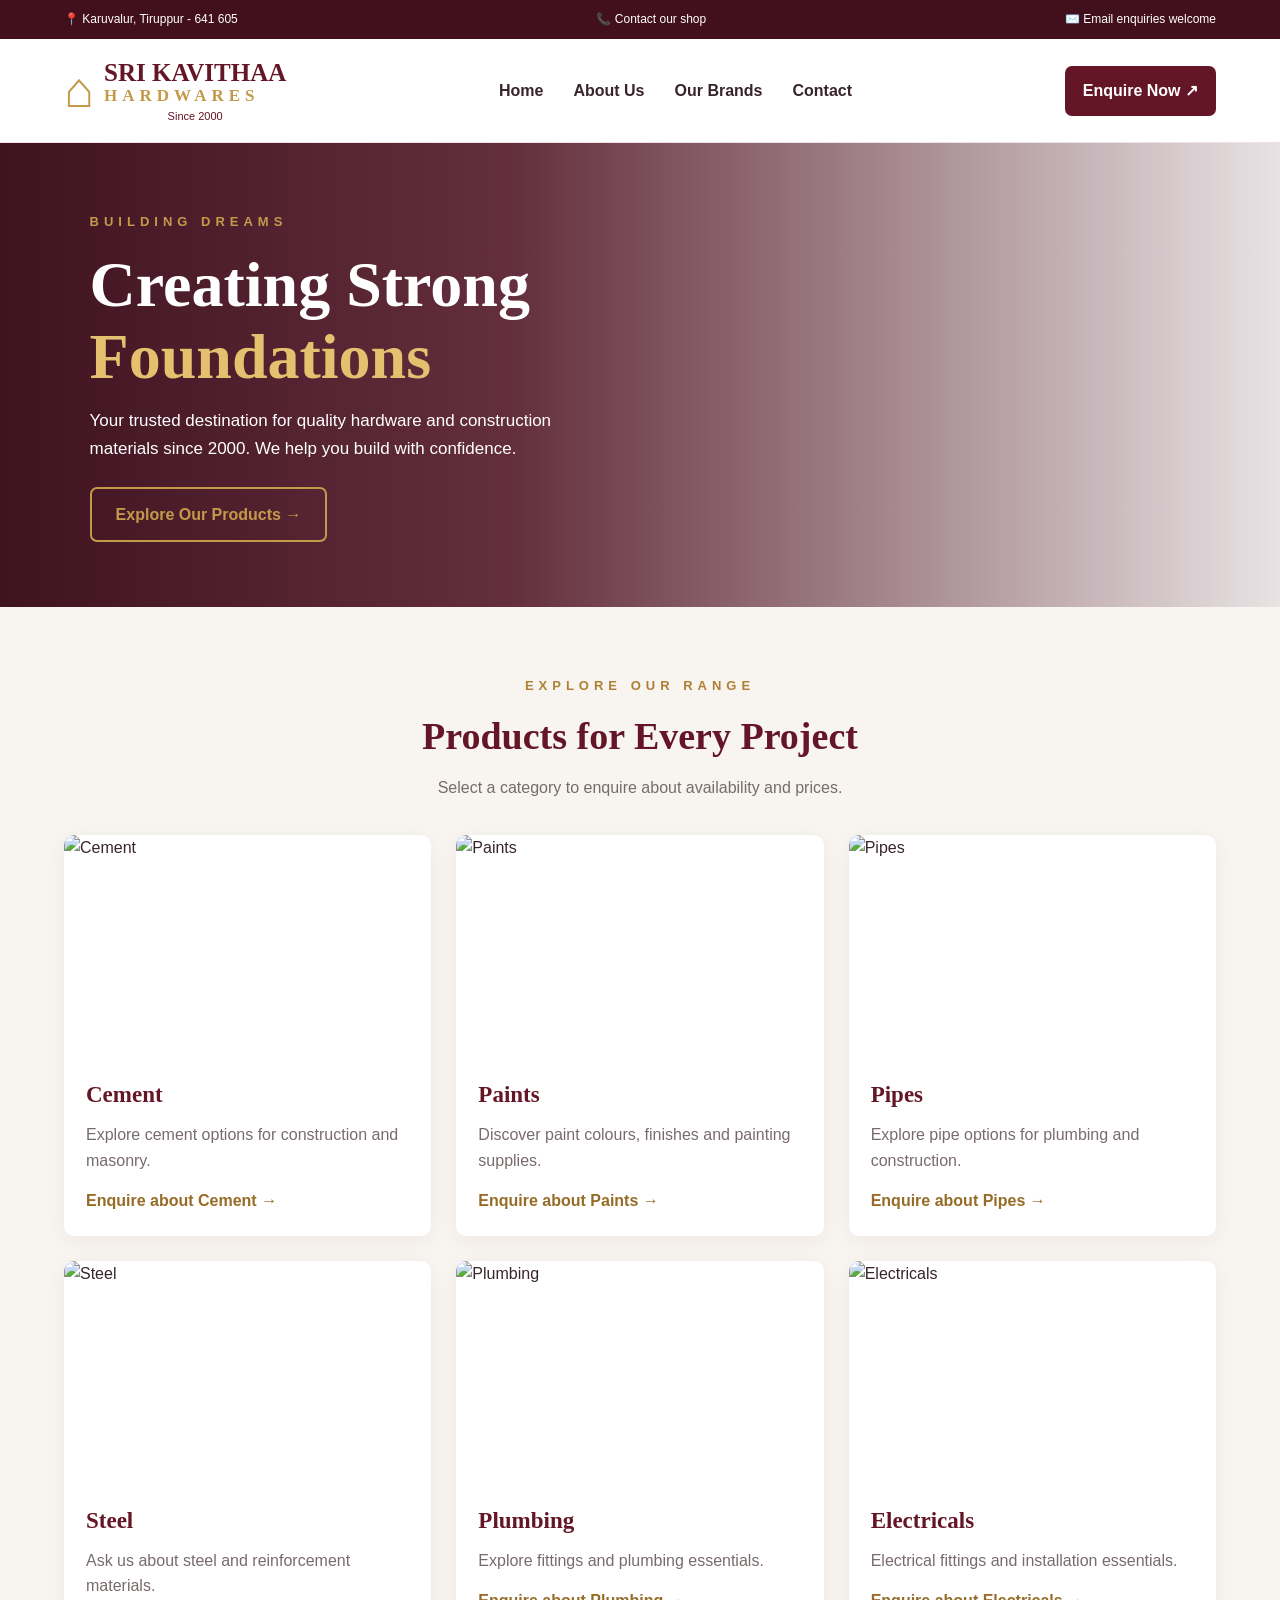
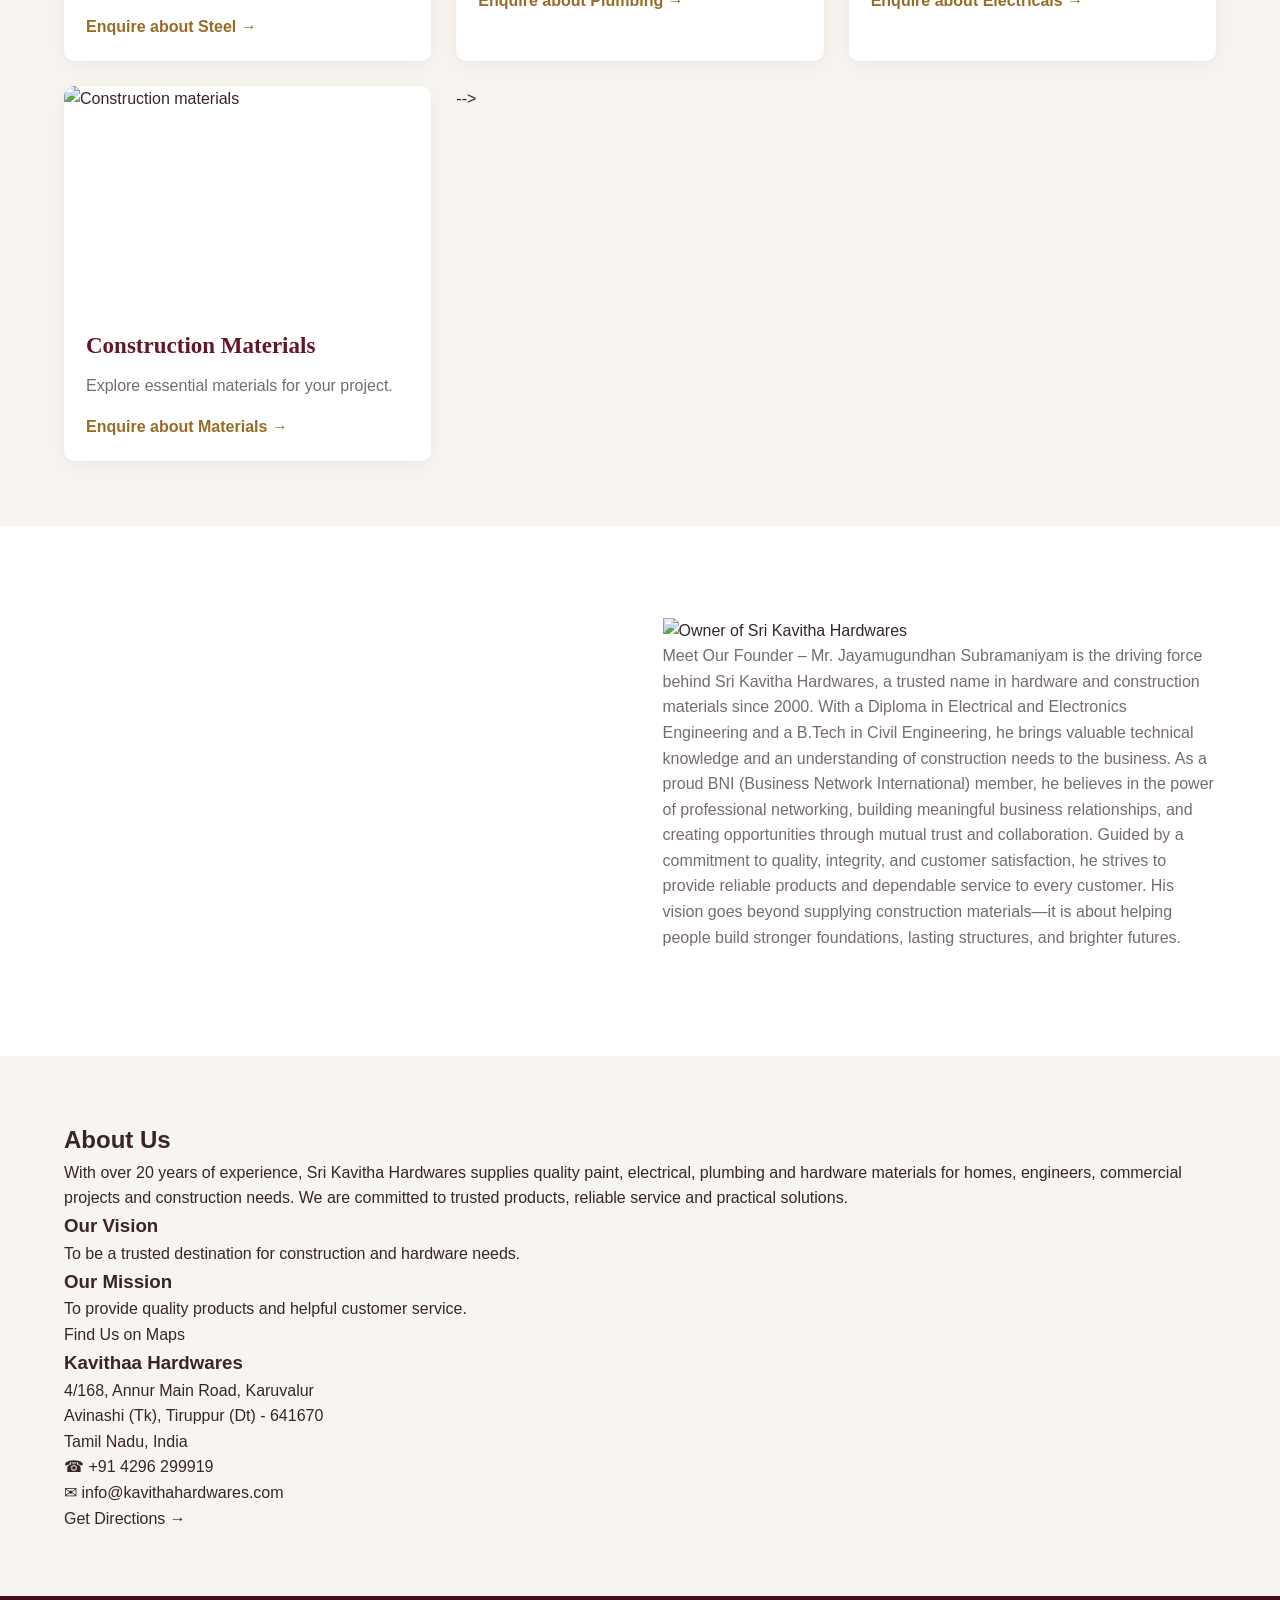
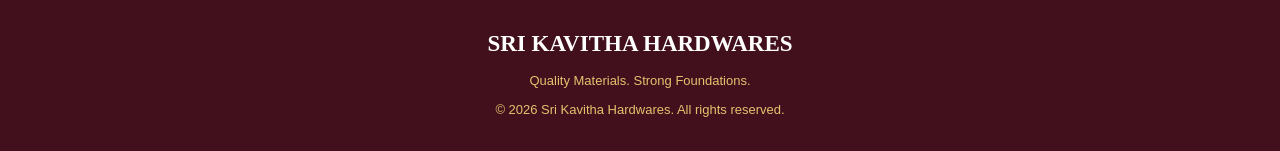
==== index.html @ 2ba3e0f5 "Add hardware shop website" ====
<!DOCTYPE html>
<html lang="en">
<head>
    <meta charset="UTF-8">
    <meta name="viewport" content="width=device-width, initial-scale=1.0">
    <title>Sri Kavitha Hardwares | Karuvalur</title>
    <meta name="description" content="Sri Kavithaa Hardwares, Karuvalur, Tiruppur. Quality cement, paints, pipes and construction materials since 2000.">
    <link rel="stylesheet" href="style.css">
</head>
<body>

    <!-- TOP CONTACT BAR -->
    <div class="topbar">
        <span>📍 Karuvalur, Tiruppur - 641 605</span>
        <span>📞 Contact our shop</span>
        <span>✉️ Email enquiries welcome</span>
    </div>

    <!-- NAVIGATION -->
    <header class="navbar">
        <a class="logo" href="#home">
            <span class="logo-icon">⌂</span>
            <span>SRI KAVITHAA
                <small>HARDWARES</small>
                <em>Since 2000</em>
            </span>
        </a>

        <button class="menu-toggle" id="menuToggle"
                aria-label="Toggle navigation">☰</button>

        <nav id="navMenu">
            <a href="#home">Home</a>
            <a href="#about">About Us</a>
            <a href="brands.html">Our Brands</a>
            <a href="#contact">Contact</a>
        </nav>

        <a class="whatsapp-btn" href="#contact">
            Enquire Now ↗
        </a>
    </header>

    <!-- HERO BANNER -->
    <main>
        <section class="hero" id="home">
            <div class="hero-content">
                <span class="eyebrow">BUILDING DREAMS</span>
                <h1>Creating Strong<br>
                    <span>Foundations</span>
                </h1>
                <p>
                    Your trusted destination for quality hardware
                    and construction materials since 2000.
                    We help you build with confidence.
                </p>
                <a href="#products" class="gold-btn">
                    Explore Our Products →
                </a>
            </div>
        </section>

        <!-- FEATURES -->
        <!-- <section class="features">
            <div class="feature">
                <span>♢</span>
                <div><h3>Quality Products</h3>
                    <p>Reliable materials for every project</p></div>
            </div>
            <div class="feature">
                <span>▣</span>
                <div><h3>Customer Service</h3>
                    <p>Friendly and dependable assistance</p></div>
            </div>
            <div class="feature">
                <span>◇</span>
                <div><h3>Great Value</h3>
                    <p>Options for different budgets</p></div>
            </div>
            <div class="feature">
                <span>✓</span>
                <div><h3>Since 2000</h3>
                    <p>Serving our local community</p></div>
            </div>
        </section> -->

        <!-- PRODUCT CATEGORIES -->
        

            
                
        </section>

        <!-- INDIVIDUAL CATEGORY SECTIONS -->
        <section class="category-details section">
            <div class="section-heading">
                <span>EXPLORE OUR RANGE</span>
                <h2>Products for Every Project</h2>
                <p>Select a category to enquire about availability and prices.</p>
            </div>

            <div class="category-grid">

                <article class="category-box" id="cement">
                    <img src="https://images.unsplash.com/photo-1513467655676-561b7d489a88?auto=format&fit=crop&w=700&q=80" alt="Cement">
                    <div class="category-info">
                        <h3>Cement</h3>
                        <p>Explore cement options for construction and masonry.</p>
                        <a href="#contact">Enquire about Cement →</a>
                    </div>
                </article>

                <article class="category-box" id="paints">
                    <img src="https://images.unsplash.com/photo-1562259949-e8e7689d7828?auto=format&fit=crop&w=700&q=80" alt="Paints">
                    <div class="category-info">
                        <h3>Paints</h3>
                        <p>Discover paint colours, finishes and painting supplies.</p>
                        <a href="#contact">Enquire about Paints →</a>
                    </div>
                </article>

                <article class="category-box" id="pipes">
                    <img src="https://images.unsplash.com/photo-1530124566582-a618bc2615dc?auto=format&fit=crop&w=700&q=80" alt="Pipes">
                    <div class="category-info">
                        <h3>Pipes</h3>
                        <p>Explore pipe options for plumbing and construction.</p>
                        <a href="#contact">Enquire about Pipes →</a>
                    </div>
                </article>

                <article class="category-box" id="steel">
                    <img src="https://images.unsplash.com/photo-1504917595217-d4dc5ebe6122?auto=format&fit=crop&w=700&q=80" alt="Steel">
                    <div class="category-info">
                        <h3>Steel</h3>
                        <p>Ask us about steel and reinforcement materials.</p>
                        <a href="#contact">Enquire about Steel →</a>
                    </div>
                </article>

                <!-- <article class="category-box" id="bricks">
                    <img src="https://images.unsplash.com/photo-1590725140246-20acdee442be?auto=format&fit=crop&w=700&q=80" alt="Bricks">
                    <div class="category-info">
                        <h3>Bricks</h3>
                        <p>Materials for walls and other building work.</p>
                        <a href="#contact">Enquire about Bricks →</a>
                    </div>
                </article> -->

                <article class="category-box" id="plumbing">
                    <img src="https://images.unsplash.com/photo-1607472586893-edb57bdc0e39?auto=format&fit=crop&w=700&q=80" alt="Plumbing">
                    <div class="category-info">
                        <h3>Plumbing</h3>
                        <p>Explore fittings and plumbing essentials.</p>
                        <a href="#contact">Enquire about Plumbing →</a>
                    </div>
                </article>

                <article class="category-box" id="electricals">
                    <img src="https://images.unsplash.com/photo-1555963966-b7ae5404b6ed?auto=format&fit=crop&w=700&q=80" alt="Electricals">
                    <div class="category-info">
                        <h3>Electricals</h3>
                        <p>Electrical fittings and installation essentials.</p>
                        <a href="#contact">Enquire about Electricals →</a>
                    </div>
                </article>

                <article class="category-box" id="construction">
                    <img src="https://images.unsplash.com/photo-1504307651254-35680f356dfd?auto=format&fit=crop&w=700&q=80" alt="Construction materials">
                    <div class="category-info">
                        <h3>Construction Materials</h3>
                        <p>Explore essential materials for your project.</p>
                        <a href="#contact">Enquire about Materials →</a>
                    </div>
                </article>

                <!-- <article class="category-box" id="tools">
                    <img src="https://images.unsplash.com/photo-1581147036324-c1c89c2c8b5c?auto=format&fit=crop&w=700&q=80" alt="Hardware tools">
                    <!-- <div class="category-info"> -->
                        <!-- <h3>Hardware Tools</h3>
                        <p>Tools and accessories for everyday building work.</p>
                        <a href="#contact">Enquire about Tools →</a>
                    </div>
                </article> --> -->

            </div>
        </section>

        <!-- ABOUT US -->
        <section class="about section" id="about">
            <div class="about-image"></div>
            <div class="about-content">
                <!-- <span class="eyebrow">ABOUT OUR OWNER</span> -->
                
                <!-- <div class="imm" src="IMG_7607.jpg"></div> -->
                 <img class="imm" src="IMG_7607.jpg" alt="Owner of Sri Kavitha Hardwares">
                <p>
                  Meet Our Founder – Mr. Jayamugundhan Subramaniyam

 is the driving force behind Sri Kavitha Hardwares, a trusted name in hardware and construction materials since 2000. With a Diploma in Electrical and Electronics Engineering and a B.Tech in Civil Engineering, he brings valuable technical knowledge and an understanding of construction needs to the business.

As a proud BNI (Business Network International) member, he believes in the power of professional networking, building meaningful business relationships, and creating opportunities through mutual trust and collaboration.

Guided by a commitment to quality, integrity, and customer satisfaction, he strives to provide reliable products and dependable service to every customer. His vision goes beyond supplying construction materials—it is about helping people build stronger foundations, lasting structures, and brighter futures.
                </p>
                <!-- <p>
                    Our aim is to help homeowners, builders and contractors
                    find the materials they need for their projects.
                </p> -->
                <!-- <h3>Our Vision</h3>
                <p>To be a trusted destination for construction and hardware needs.</p>
                <h3>Our Mission</h3>
                <p>To provide quality products and helpful customer service.</p> -->
            </div>
        </section>

        <!-- CONTACT -->
        
<section class="contact section" id="contact">
    <div class="contact-layout">

        <div class="contact-intro">
            <h2>About Us</h2>

            <p>
                With over 20 years of experience, Sri Kavitha
                Hardwares supplies quality paint, electrical,
                plumbing and hardware materials for homes,
                engineers, commercial projects and construction
                needs. We are committed to trusted products,
                reliable service and practical solutions.
            </p>
            <h3>Our Vision</h3>
                <p>To be a trusted destination for construction and hardware needs.</p>
                <h3>Our Mission</h3>
                <p>To provide quality products and helpful customer service.</p>
            
            <a href="https://www.google.com/maps/search/?api=1&query=4%2F168+Annur+Main+Road+Karuvalur+Avinashi+Tiruppur+641670"
               target="_blank" rel="noopener" class="contact-button">
                Find Us on Maps
            </a>
        </div>

        <div class="contact-details">
            <h3>Kavithaa Hardwares</h3>

            <p>
                4/168, Annur Main Road, Karuvalur<br>
                Avinashi (Tk), Tiruppur (Dt) - 641670<br>
                Tamil Nadu, India
            </p>

            <p class="contact-link">
                ☎ <a href="tel:+914296299919">+91 4296 299919</a>
            </p>

            <p class="contact-link">
                ✉ <a href="mailto:info@kavithahardwares.com">
                    info@kavithahardwares.com
                </a>
            </p>

            <a class="map-link"
               href="https://www.google.com/maps/search/?api=1&query=Kavithaa+Hardwares+Karuvalur"
               target="_blank" rel="noopener">
                Get Directions →
            </a>
        </div>

    </div>
</section>

    </main>

    <!-- FOOTER -->
    <footer>
        <a class="footer-logo" href="#home">SRI KAVITHA HARDWARES</a>
        <p>Quality Materials. Strong Foundations.</p>
        <p>© 2026 Sri Kavitha Hardwares. All rights reserved.</p>
    </footer>

    <script src="script.js"></script>
</body>
</html>
---- style.css ----
:root {
    --burgundy: #641627;
    --dark-burgundy: #42101c;
    --gold: #c49a4a;
    --cream: #f8f4f0;
    --white: #ffffff;
    --text: #38252a;
}

* {
    margin: 0;
    padding: 0;
    box-sizing: border-box;
    scroll-behavior: smooth;
}

body {
    font-family: Arial, Helvetica, sans-serif;
    color: var(--text);
    background: var(--white);
    line-height: 1.6;
}

a {
    color: inherit;
    text-decoration: none;
}

.topbar {
    background: var(--dark-burgundy);
    color: white;
    padding: 10px 5%;
    display: flex;
    justify-content: space-between;
    gap: 15px;
    flex-wrap: wrap;
    font-size: 12px;
}

.navbar {
    display: flex;
    align-items: center;
    justify-content: space-between;
    padding: 20px 5%;
    gap: 24px;
    background: white;
    border-bottom: 1px solid #eee4df;
    position: sticky;
    top: 0;
    z-index: 100;
}

.logo {
    display: flex;
    align-items: center;
    gap: 10px;
    color: var(--burgundy);
    font-family: Georgia, serif;
    font-size: 25px;
    font-weight: bold;
    line-height: 1.1;
}

.logo-icon {
    font-size: 50px;
    color: var(--gold);
}

.logo small {
    display: block;
    color: var(--gold);
    font-size: 17px;
    letter-spacing: 5px;
}

.logo em {
    display: block;
    text-align: center;
    font: normal 11px Arial, sans-serif;
    margin-top: 5px;
}

nav {
    display: flex;
    align-items: center;
    gap: 30px;
}

nav a {
    font-weight: 600;
    transition: color 0.3s;
}

nav a:hover {
    color: var(--gold);
}

.whatsapp-btn {
    background: var(--burgundy);
    color: white;
    padding: 12px 18px;
    border-radius: 7px;
    font-weight: bold;
}

.menu-toggle {
    display: none;
    background: none;
    border: none;
    color: var(--burgundy);
    font-size: 27px;
    cursor: pointer;
}

.hero {
    min-height: 430px;
    display: flex;
    align-items: center;
    padding: 65px 7%;
    background:
        linear-gradient(90deg,
        rgba(55, 9, 22, 0.96) 0%,
        rgba(78, 17, 34, 0.88) 40%,
        rgba(65, 20, 28, 0.12) 100%),
        url("https://images.unsplash.com/photo-1504307651254-35680f356dfd?auto=format&fit=crop&w=2000&q=85")
        center 55% / cover no-repeat;
    color: white;
}

.hero-content {
    max-width: 590px;
}

.eyebrow {
    color: var(--gold);
    letter-spacing: 5px;
    font-weight: bold;
    font-size: 13px;
}

.hero h1 {
    font-family: Georgia, serif;
    font-size: clamp(38px, 5vw, 65px);
    line-height: 1.12;
    margin: 15px 0;
}

.hero h1 span {
    color: #e5c16f;
}

.hero p {
    max-width: 500px;
    font-size: 17px;
    margin-bottom: 25px;
}

.gold-btn {
    display: inline-block;
    padding: 13px 24px;
    color: var(--gold);
    border: 2px solid var(--gold);
    border-radius: 7px;
    font-weight: bold;
    transition: 0.3s;
}

.gold-btn:hover {
    background: var(--gold);
    color: var(--dark-burgundy);
}

.features {
    display: grid;
    grid-template-columns: repeat(4, 1fr);
    padding: 28px 5%;
    gap: 22px;
    background: var(--cream);
}

.feature {
    display: flex;
    align-items: center;
    gap: 14px;
    padding: 5px 10px;
    border-right: 1px solid #ded4cf;
}

.feature:last-child {
    border: none;
}

.feature > span {
    font-size: 32px;
    color: var(--burgundy);
}

.feature h3 {
    font-family: Georgia, serif;
    font-size: 16px;
}

.feature p {
    font-size: 12px;
    color: #786b6b;
}

.section {
    padding: 65px 5%;
}

.section-heading {
    text-align: center;
    margin-bottom: 35px;
}

.section-heading > span {
    color: #ae8034;
    letter-spacing: 5px;
    font-weight: bold;
    font-size: 13px;
}

.section-heading h2 {
    font-family: Georgia, serif;
    color: var(--burgundy);
    font-size: clamp(26px, 3vw, 38px);
    margin: 8px 0;
}

.section-heading p {
    color: #786b6b;
}

.product-grid {
    display: grid;
    grid-template-columns: repeat(5, minmax(0, 1fr));
    gap: 15px;
}

.product-card {
    overflow: hidden;
    border-radius: 9px;
    background: var(--burgundy);
    color: white;
    box-shadow: 0 5px 15px #0000000c;
}

.product-card img {
    width: 100%;
    height: 160px;
    display: block;
    object-fit: cover;
    transition: transform 0.4s;
}

.product-card:hover img {
    transform: scale(1.07);
}

.card-label {
    padding: 12px;
    display: flex;
    justify-content: space-between;
    align-items: center;
    gap: 5px;
    font-weight: bold;
    font-family: Georgia, serif;
}

.card-label span {
    border: 1px solid var(--gold);
    color: var(--gold);
    width: 26px;
    height: 26px;
    display: grid;
    place-items: center;
    border-radius: 50%;
    flex-shrink: 0;
}

.category-details {
    background: var(--cream);
}

.category-grid {
    display: grid;
    grid-template-columns: repeat(3, minmax(0, 1fr));
    gap: 25px;
}

.category-box {
    background: white;
    border-radius: 10px;
    overflow: hidden;
    box-shadow: 0 5px 22px #3d17200d;
    scroll-margin-top: 100px;
    transition: transform 0.3s;
}

.category-box:hover {
    transform: translateY(-5px);
}

.category-box img {
    display: block;
    width: 100%;
    height: 220px;
    object-fit: cover;
}

.category-info {
    padding: 22px;
}

.category-info h3 {
    font-family: Georgia, serif;
    color: var(--burgundy);
    font-size: 23px;
    margin-bottom: 8px;
}

.category-info p {
    color: #786b6b;
    margin-bottom: 15px;
}

.category-info a {
    color: #966c27;
    font-weight: bold;
}

.category-info a:hover {
    color: var(--burgundy);
}

.about {
    display: grid;
    grid-template-columns: 1fr 1fr;
    align-items: center;
    gap: 45px;
}

.about-image {
    min-height: 400px;
    border-radius: 12px;
    background:
        url("https://images.unsplash.com/photo-1504307651254-35680f356dfd?auto=format&fit=crop&w=1000&q=80")
        center / cover no-repeat;
}

.about-content h2 {
    color: var(--burgundy);
    font-family: Georgia, serif;
    font-size: 36px;
    line-height: 1.2;
    margin: 12px 0 20px;
}

.about-content p {
    margin-bottom: 15px;
    color: #786b6b;
}

.about-content h3 {
    color: var(--burgundy);
    margin-top: 18px;
}

.contact {
    background: var(--cream);
}

.contact-panel {
    max-width: 900px;
    margin: auto;
    background: white;
    border-left: 5px solid var(--gold);
    padding: 30px;
    display: flex;
    align-items: center;
    justify-content: space-between;
    flex-wrap: wrap;
    gap: 20px;
    border-radius: 7px;
}

.contact-panel h3 {
    font-family: Georgia, serif;
    font-size: 24px;
    color: var(--burgundy);
    margin-bottom: 10px;
}

.contact-panel p {
    margin: 8px 0;
}

.contact-panel .gold-btn {
    background: var(--burgundy);
    color: white;
    border-color: var(--burgundy);
}

.contact-panel .gold-btn:hover {
    background: var(--gold);
    border-color: var(--gold);
    color: var(--dark-burgundy);
}

footer {
    background: var(--dark-burgundy);
    color: white;
    padding: 30px 15px;
    text-align: center;
}

.footer-logo {
    font-family: Georgia, serif;
    font-size: 23px;
    font-weight: bold;
}

footer p {
    margin-top: 8px;
    font-size: 13px;
    color: #e5c16f;
}

@media (max-width: 1050px) {
    .navbar {
        flex-wrap: wrap;
    }

    .menu-toggle {
        display: block;
        margin-left: auto;
    }

    nav {
        display: none;
        flex-direction: column;
        align-items: flex-start;
        width: 100%;
        gap: 18px;
        order: 4;
    }

    nav.open {
        display: flex;
    }

    .whatsapp-btn {
        display: none;
    }

    .features {
        grid-template-columns: repeat(2, 1fr);
    }

    .feature:nth-child(2) {
        border-right: none;
    }

    .product-grid {
        grid-template-columns: repeat(3, minmax(0, 1fr));
    }

    .category-grid {
        grid-template-columns: repeat(2, minmax(0, 1fr));
    }
}

@media (max-width: 600px) {
    .topbar {
        justify-content: center;
        text-align: center;
    }

    .navbar {
        padding: 15px 5%;
    }

    .logo {
        font-size: 19px;
    }

    .logo-icon {
        font-size: 37px;
    }

    .logo small {
        font-size: 13px;
    }

    .hero {
        min-height: 390px;
        padding: 45px 6%;
        background-position: 60% center;
    }

    .hero h1 {
        font-size: 38px;
    }

    .hero p {
        font-size: 15px;
    }

    .features {
        grid-template-columns: 1fr;
        gap: 12px;
    }

    .feature {
        border-right: none;
        border-bottom: 1px solid #ded4cf;
        padding-bottom: 12px;
    }

    .product-grid {
        grid-template-columns: repeat(2, minmax(0, 1fr));
        gap: 12px;
    }

    .product-card img {
        height: 130px;
    }

    .card-label {
        font-size: 13px;
        padding: 10px;
    }

    .section {
        padding: 45px 5%;
    }

    .section-heading > span {
        letter-spacing: 3px;
    }

    .category-grid {
        grid-template-columns: 1fr;
    }

    .category-box img {
        height: 210px;
    }

    .about {
        grid-template-columns: 1fr;
        gap: 25px;
    }

    .about-image {
        min-height: 250px;
    }

    .about-content h2 {
        font-size: 30px;
    }

    .contact-panel {
        padding: 22px;
    }
}
   .imm{
        height: 200px;

}
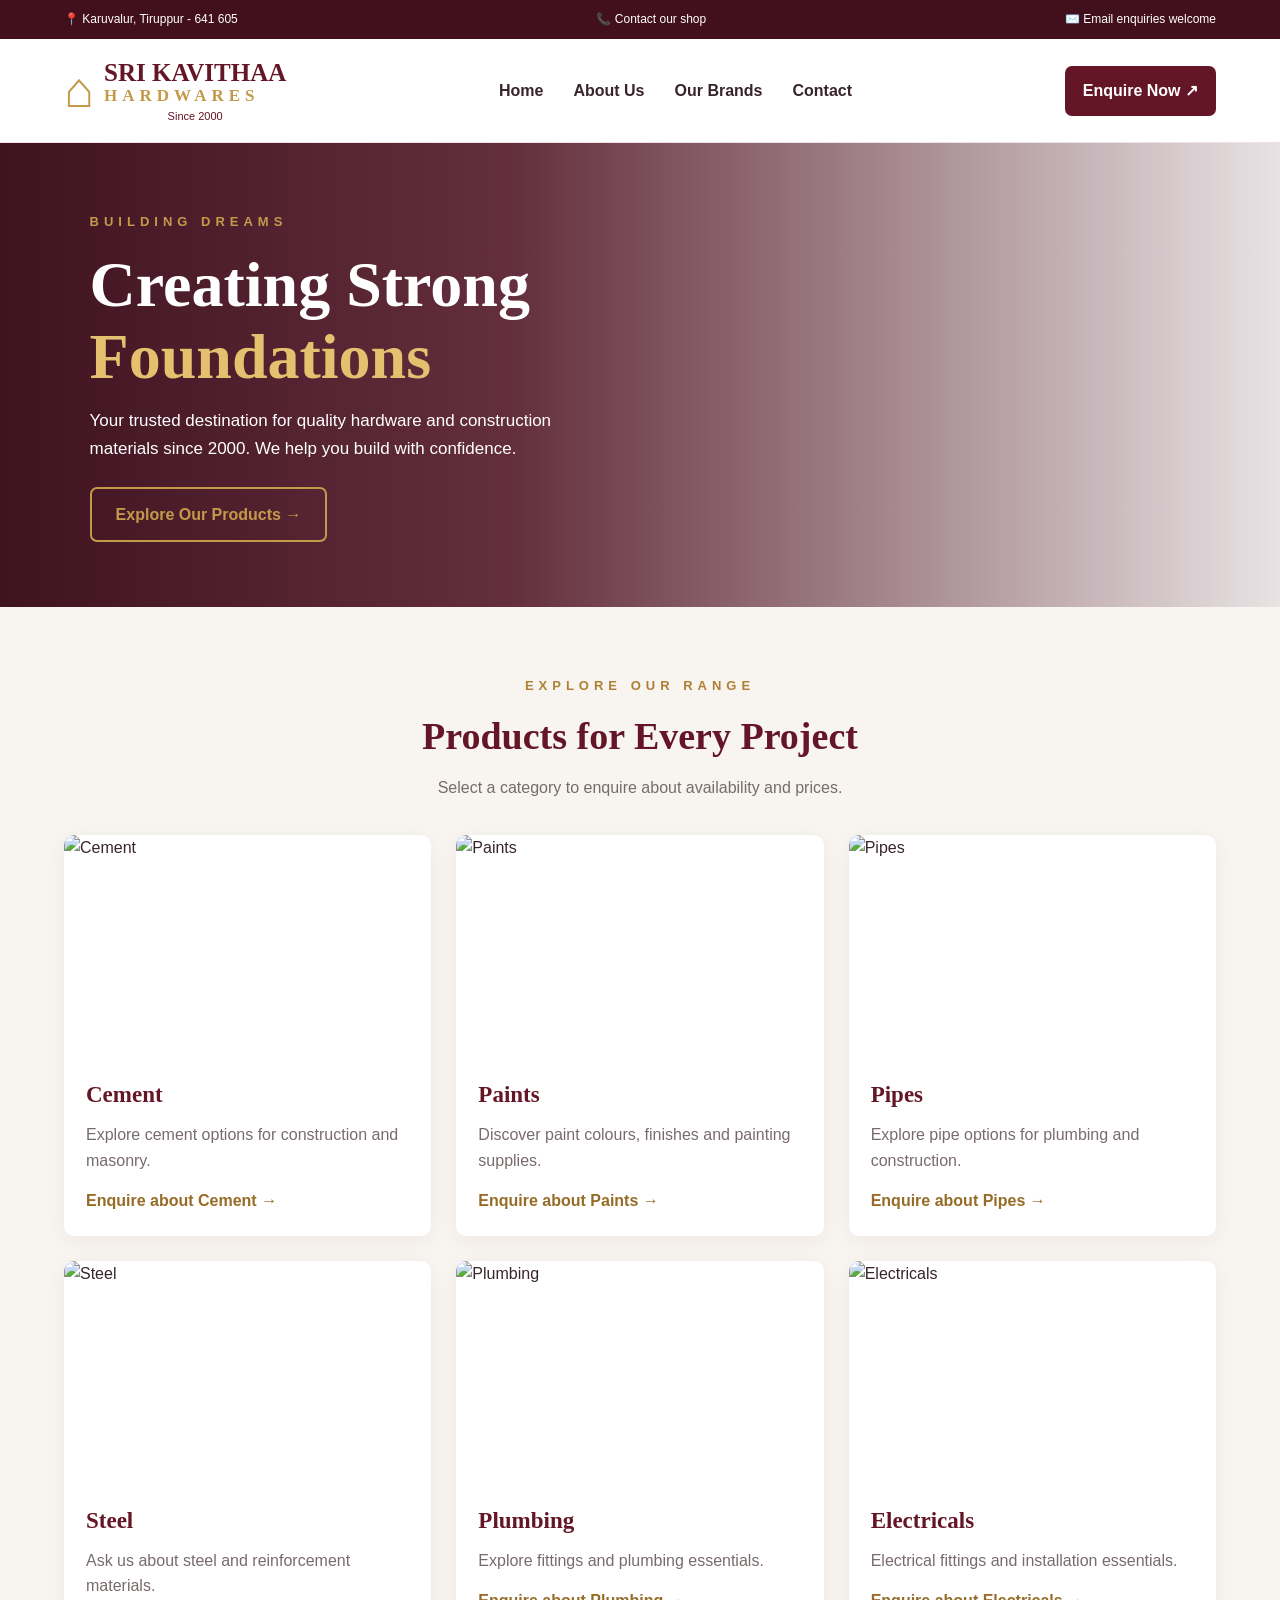
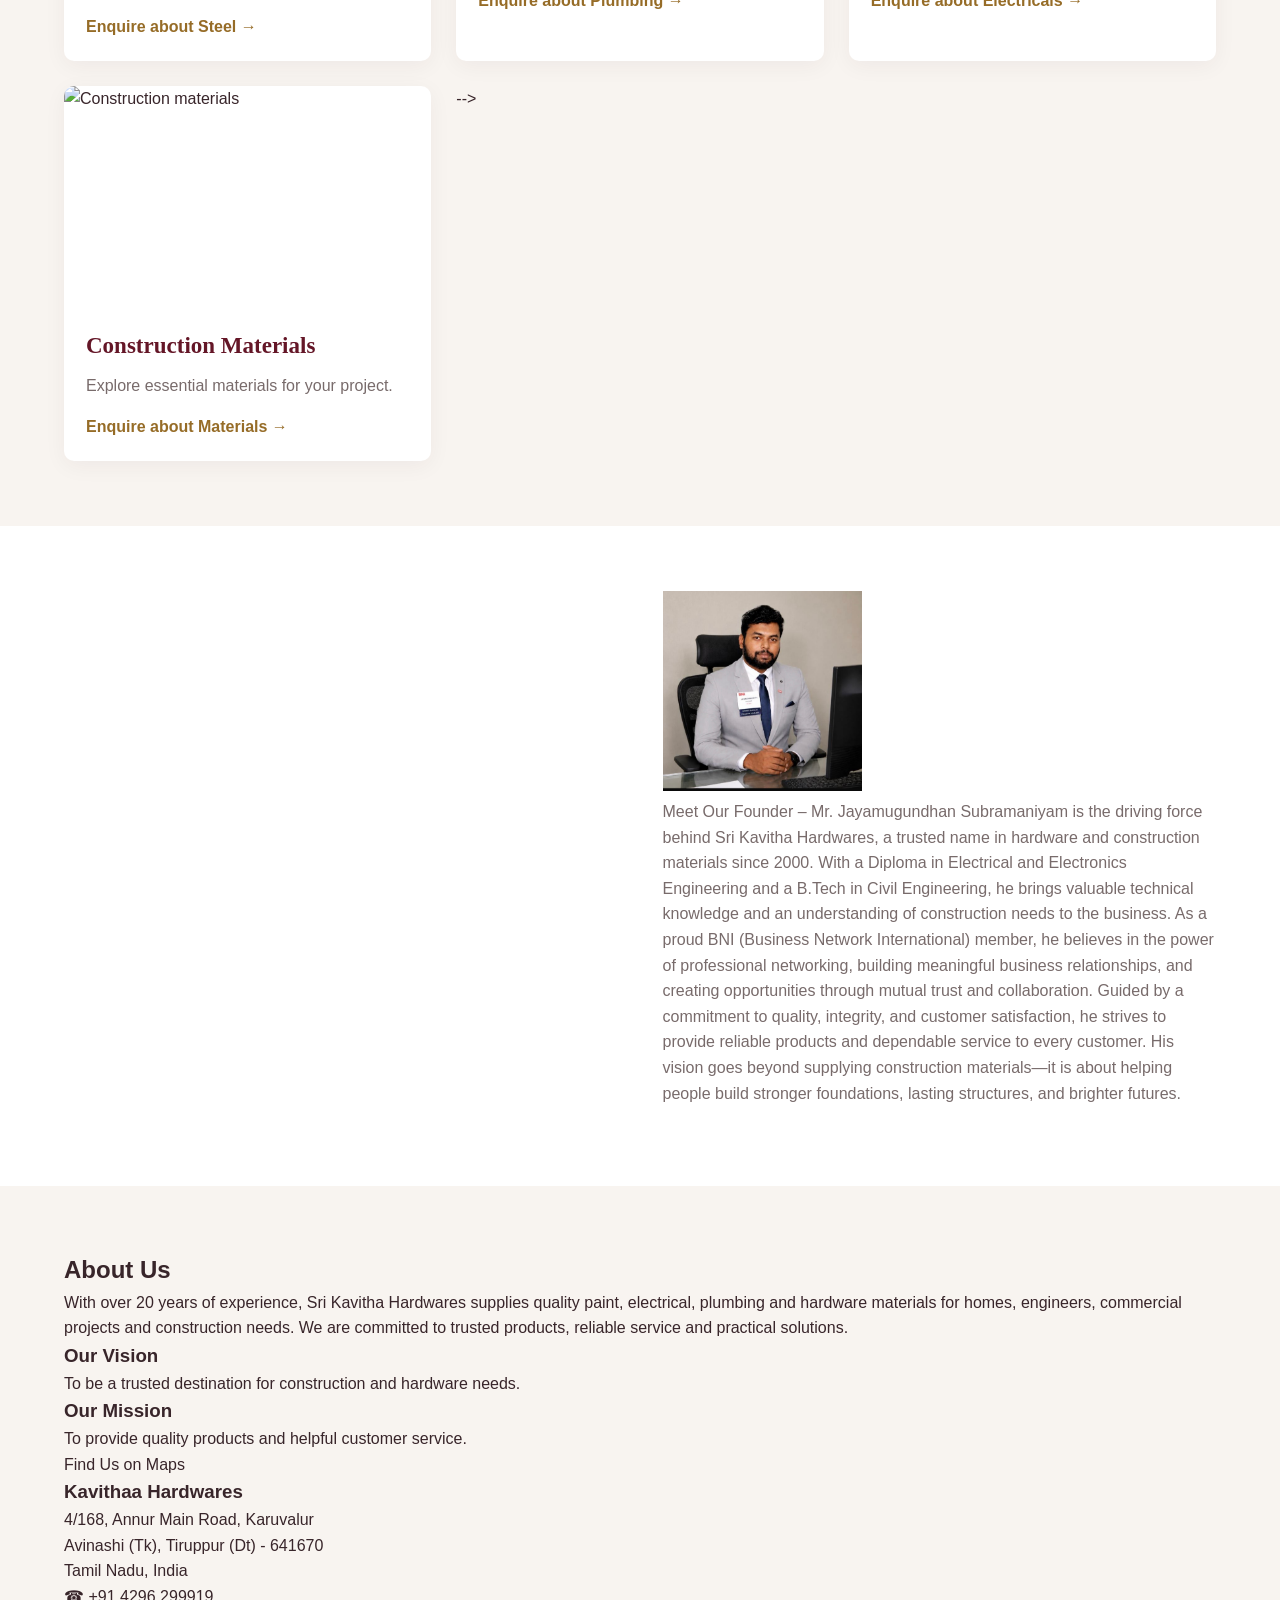
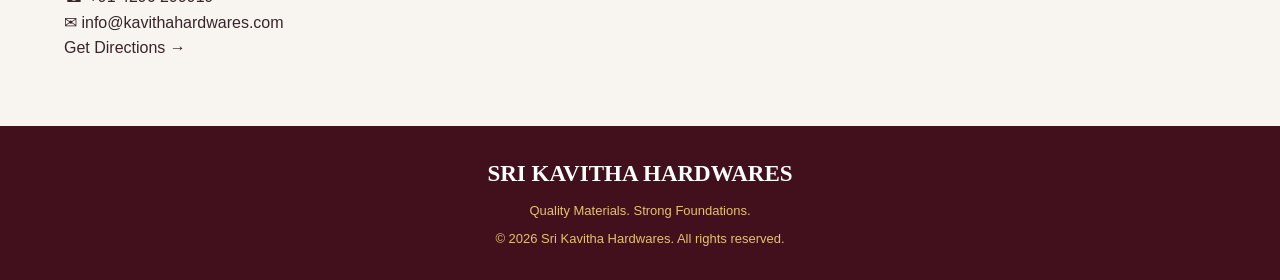
==== commit 7366be7e: "Add Google verification tag Add Google Search Console verification to the website." ====
--- a/index.html
+++ b/index.html
@@ -5,6 +5,7 @@
     <meta name="viewport" content="width=device-width, initial-scale=1.0">
     <title>Sri Kavitha Hardwares | Karuvalur</title>
     <meta name="description" content="Sri Kavithaa Hardwares, Karuvalur, Tiruppur. Quality cement, paints, pipes and construction materials since 2000.">
+    <meta name="google-site-verification" content="GTkELj5fyhMIUDj2AVI9KnAL5pUxEK_jNSQkddH4z3Q" />
     <link rel="stylesheet" href="style.css">
 </head>
 <body>
